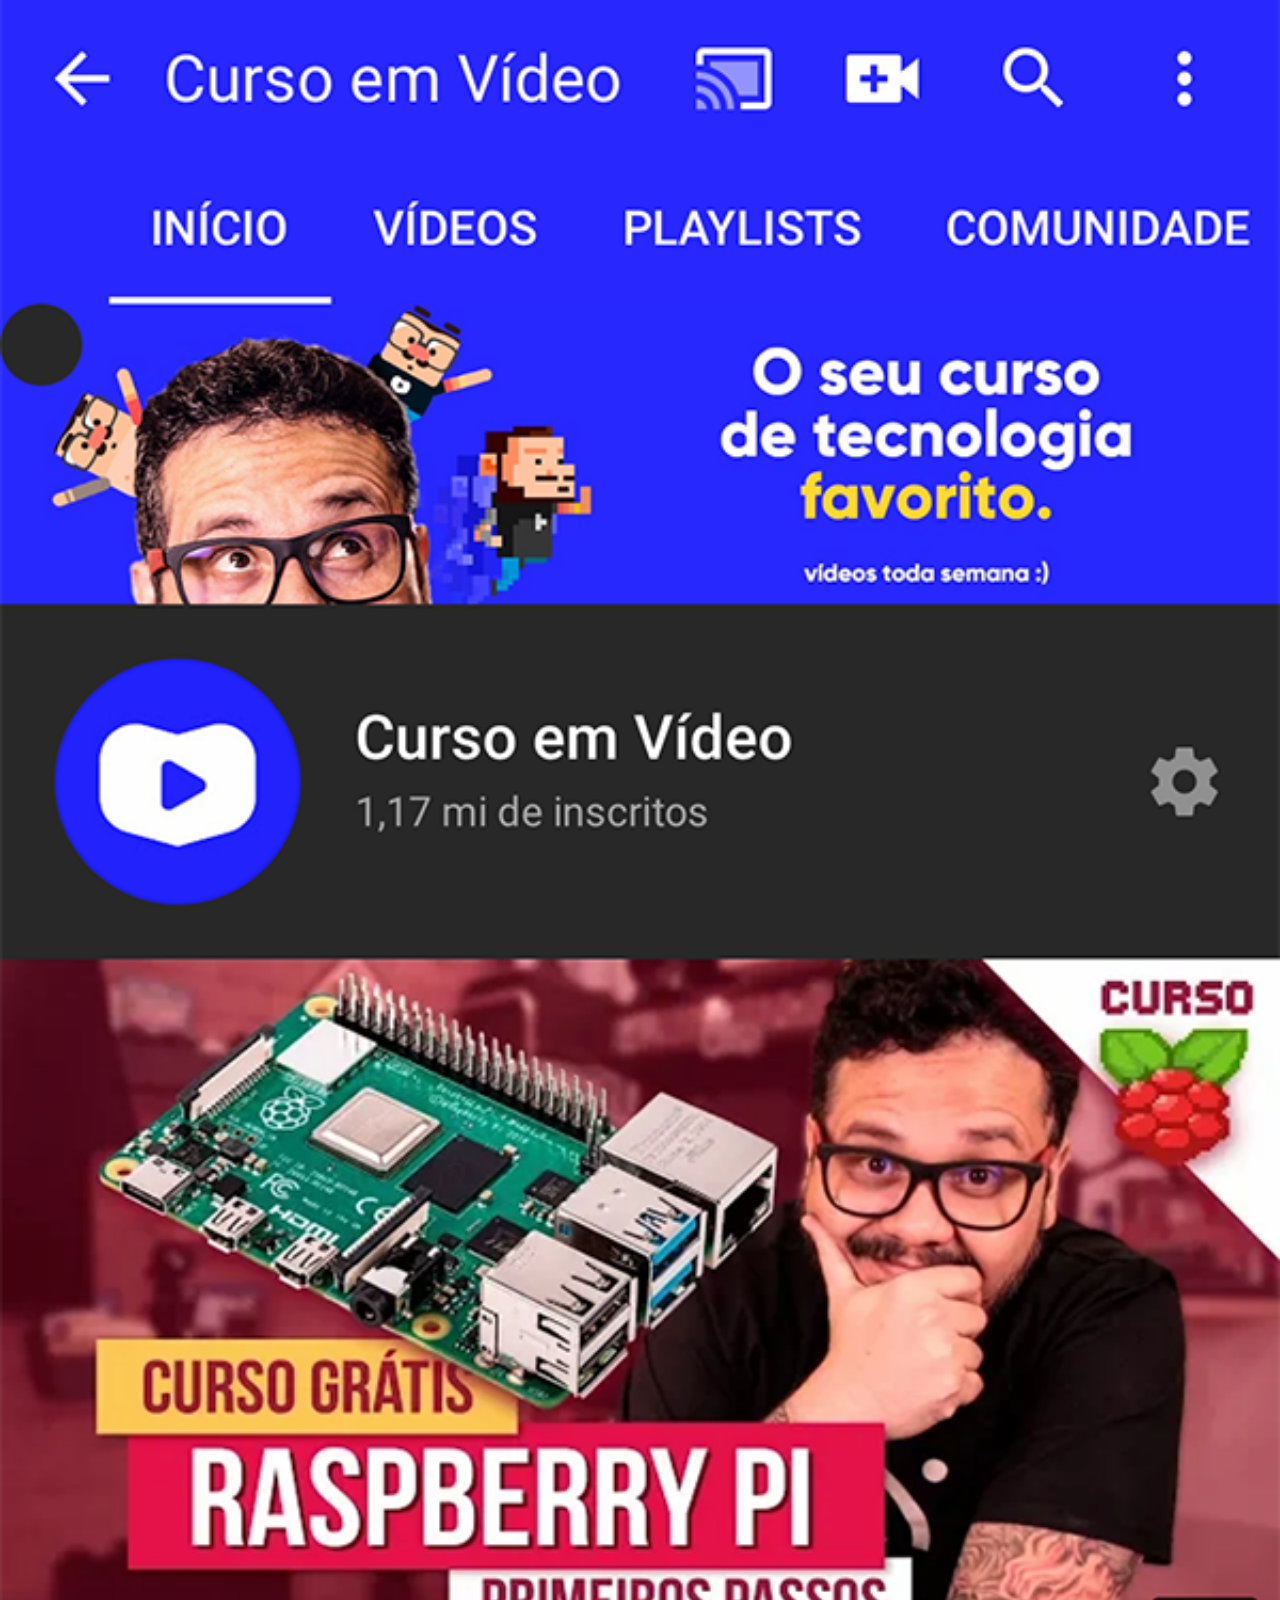
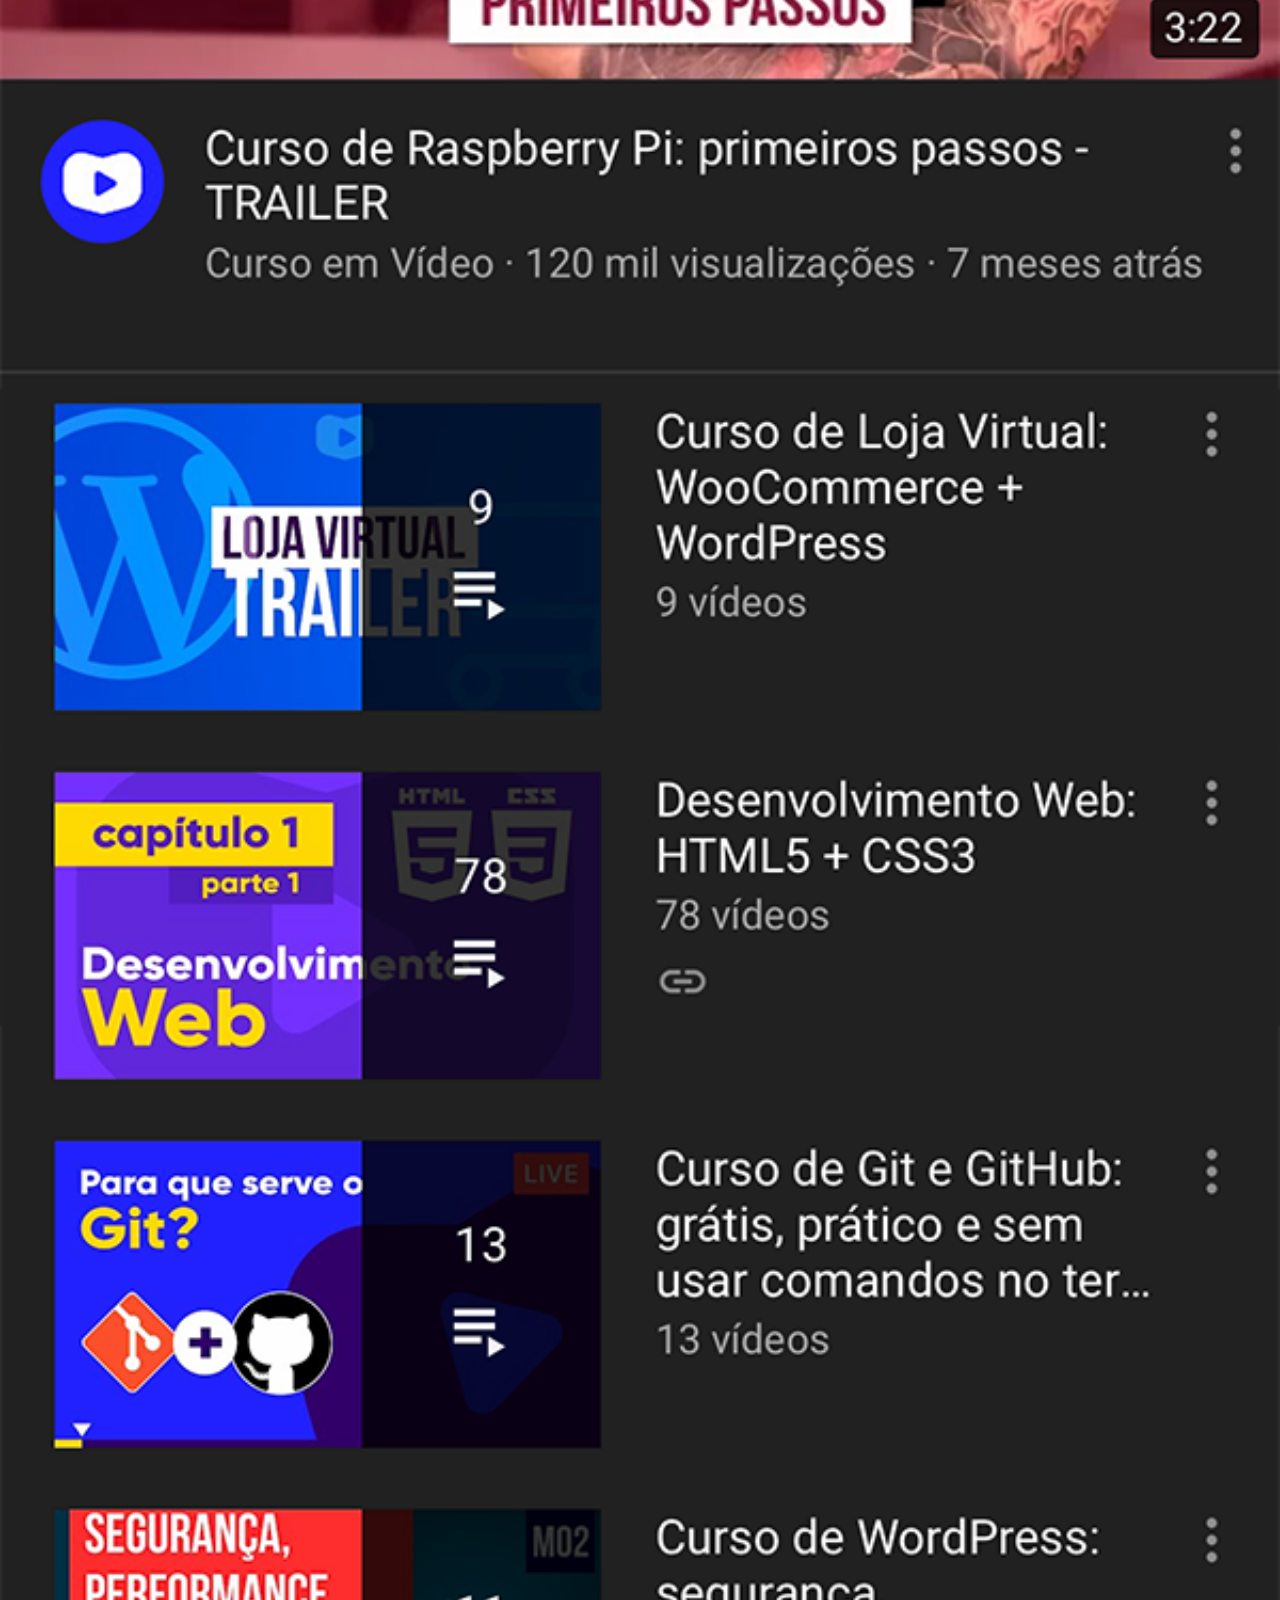
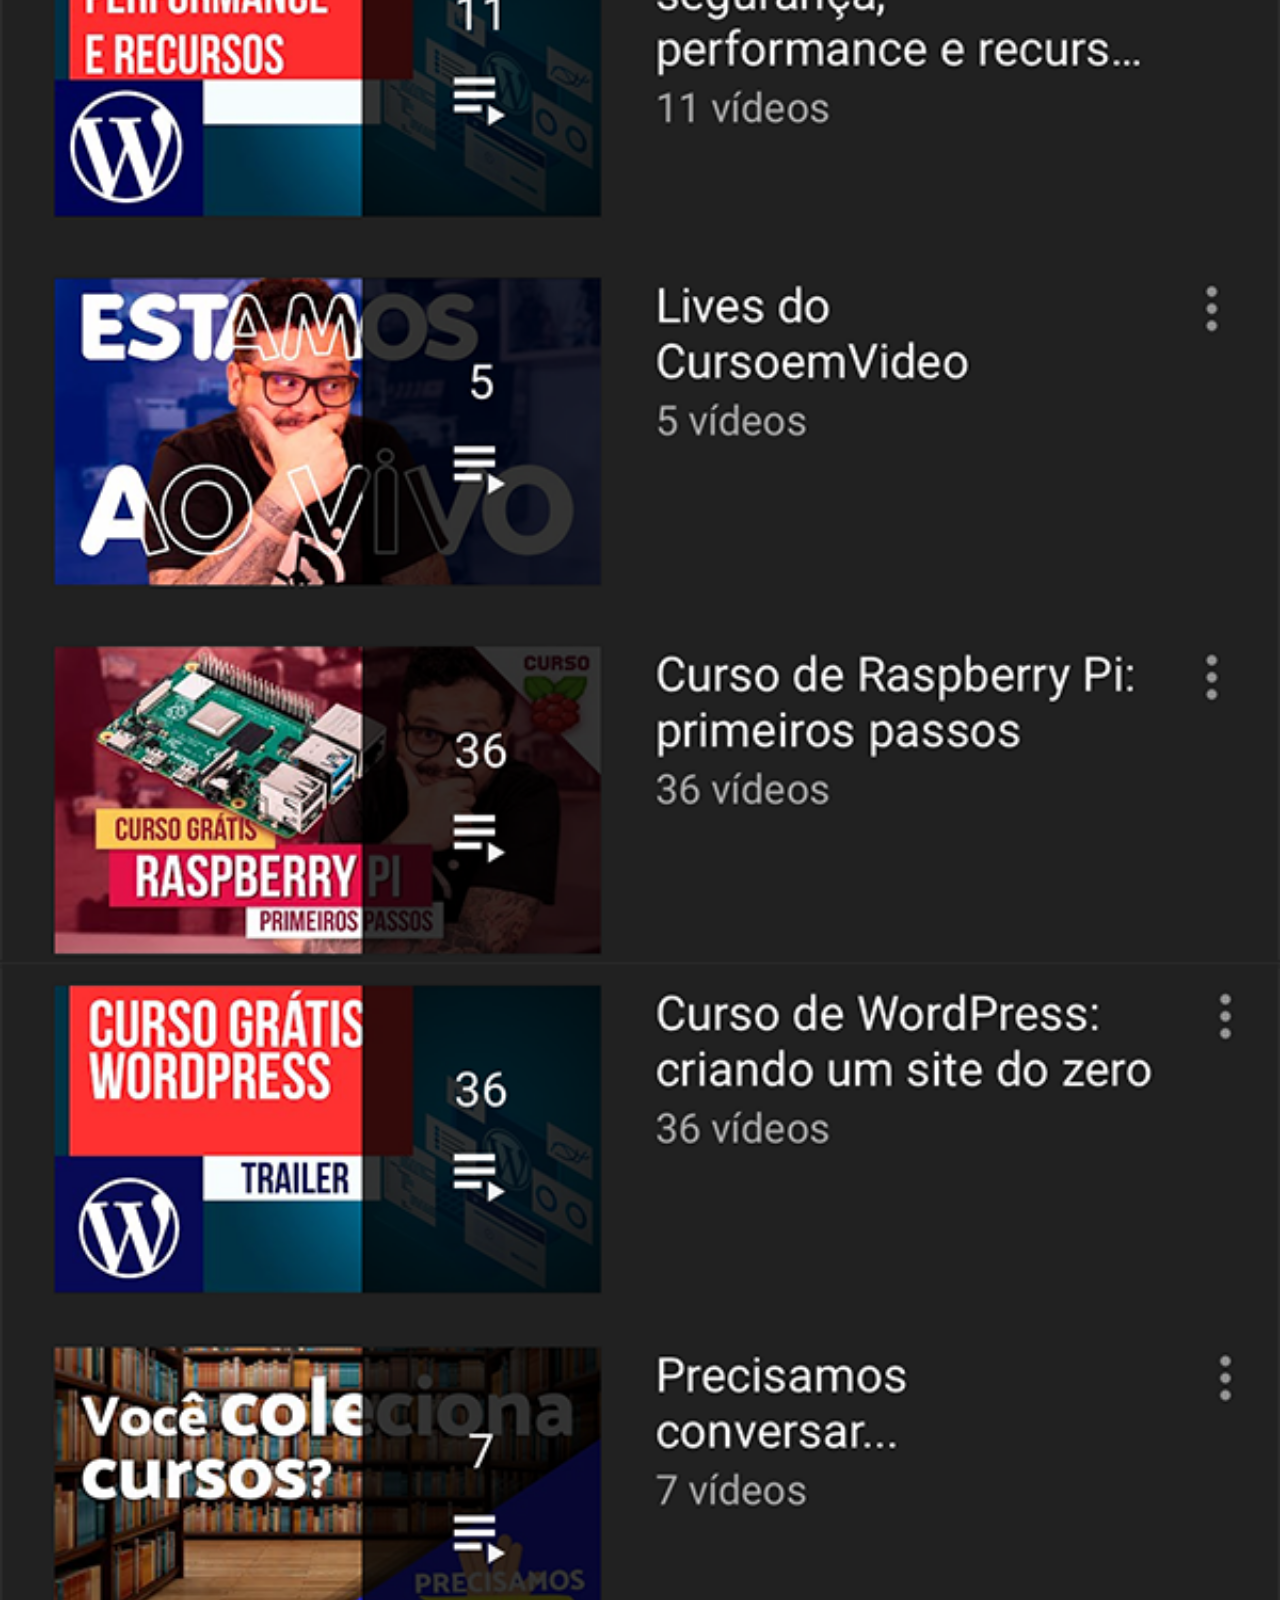
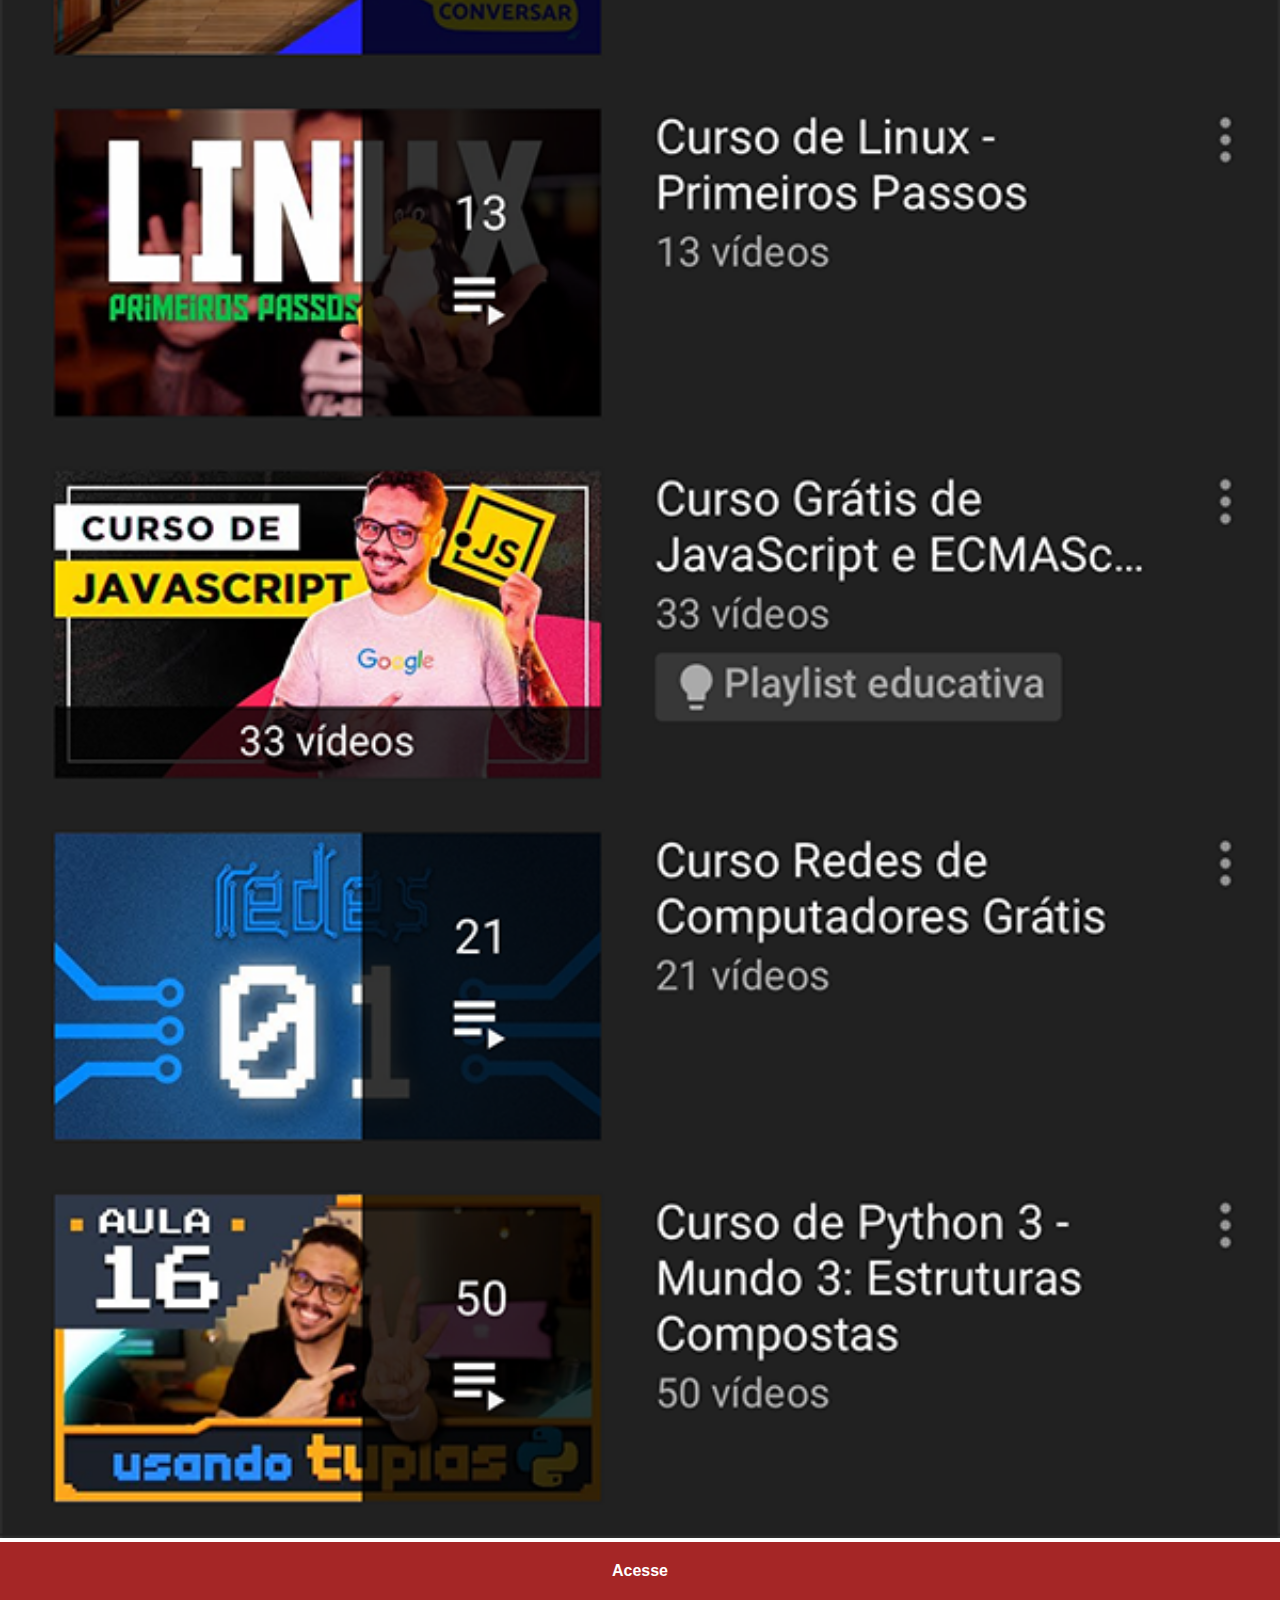
==== youtube.html @ 49e08950 "create youtube.hmtl" ====
<!DOCTYPE html>
<html lang="pt-br">
<head>
    <meta charset="UTF-8">
    <meta http-equiv="X-UA-Compatible" content="IE=edge">
    <meta name="viewport" content="width=device-width, initial-scale=1.0">
    <title>Youtube</title>
    <style>
        * {
            margin: 0px;
            padding: 0px;
            font-family: Arial, Helvetica, sans-serif;
        }

        ::-webkit-scrollbar {
            width: 0px;
        }

        img {
            width: 100vw;
        }

        a {
            display: block;
            background-color: rgb(165, 38, 38);
            color: white;
            padding: 20px;
            text-align: center;
            font-weight: bolder;
            text-decoration: none;
        }
    </style>
</head>
<body>
    <img src="imagens/tela-youtube.png" alt="Youtube">
    <a href="https://www.youtube.com/user/cursoemvideo/playlists" target="_blank">Acesse</a>
</body>
</html>
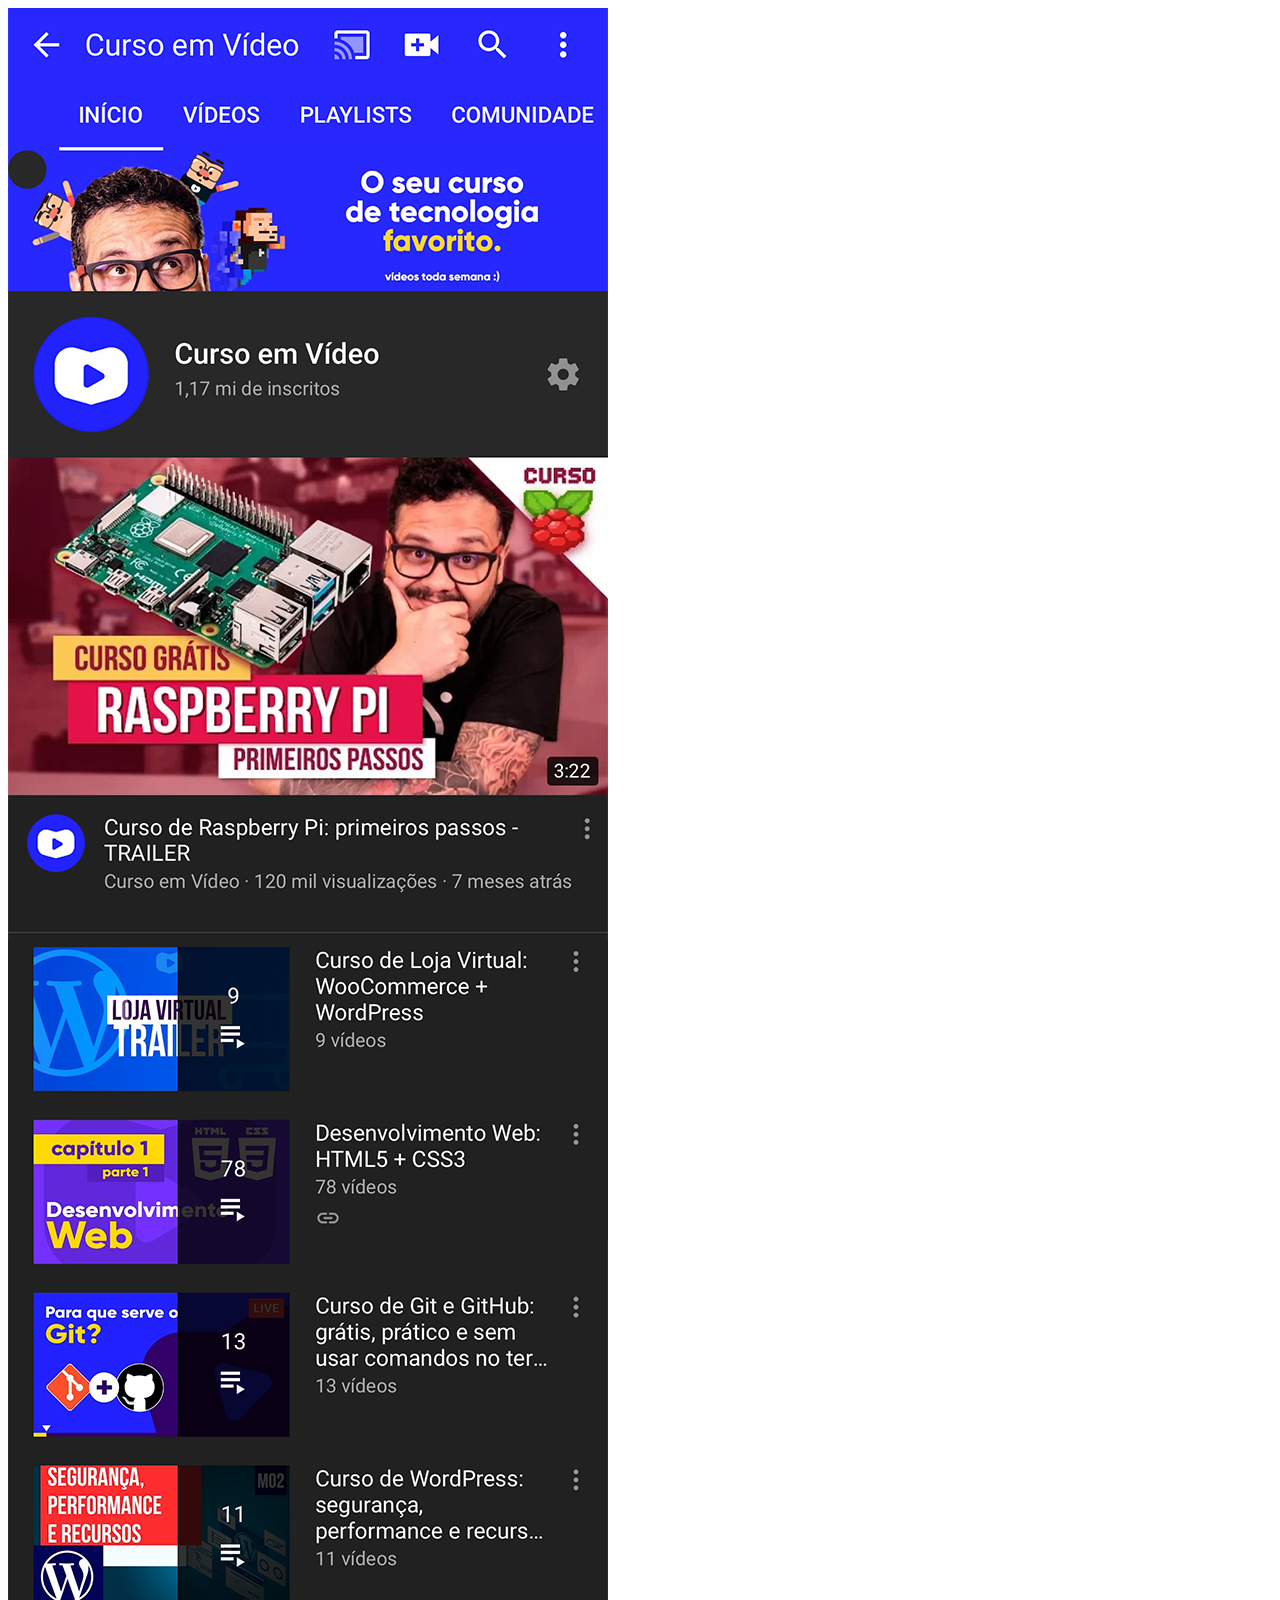
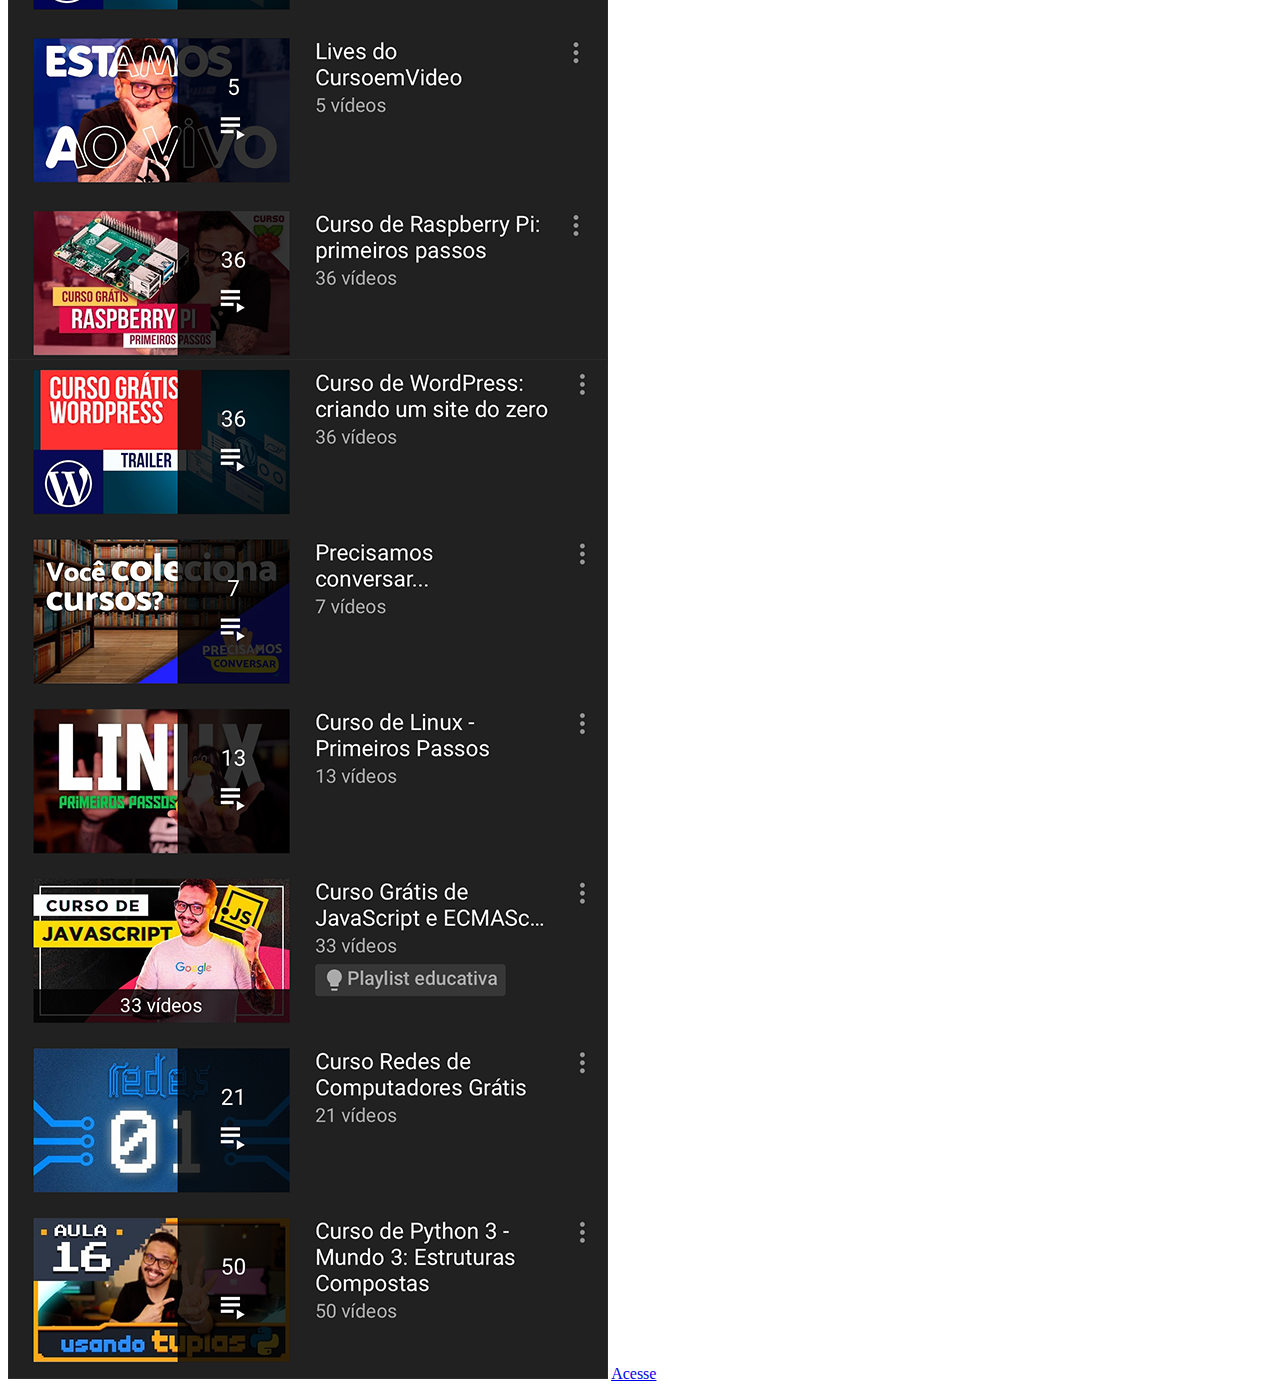
==== commit c6a83876: "update youtube.html" ====
--- a/youtube.html
+++ b/youtube.html
@@ -5,34 +5,10 @@
     <meta http-equiv="X-UA-Compatible" content="IE=edge">
     <meta name="viewport" content="width=device-width, initial-scale=1.0">
     <title>Youtube</title>
-    <style>
-        * {
-            margin: 0px;
-            padding: 0px;
-            font-family: Arial, Helvetica, sans-serif;
-        }
-
-        ::-webkit-scrollbar {
-            width: 0px;
-        }
-
-        img {
-            width: 100vw;
-        }
-
-        a {
-            display: block;
-            background-color: rgb(165, 38, 38);
-            color: white;
-            padding: 20px;
-            text-align: center;
-            font-weight: bolder;
-            text-decoration: none;
-        }
-    </style>
+    <link rel="stylesheet" href="estilos/social.css">
 </head>
 <body>
     <img src="imagens/tela-youtube.png" alt="Youtube">
-    <a href="https://www.youtube.com/user/cursoemvideo/playlists" target="_blank">Acesse</a>
+    <a href="https://www.youtube.com/@CursoemVideo/playlists" target="_blank">Acesse</a>
 </body>
 </html>